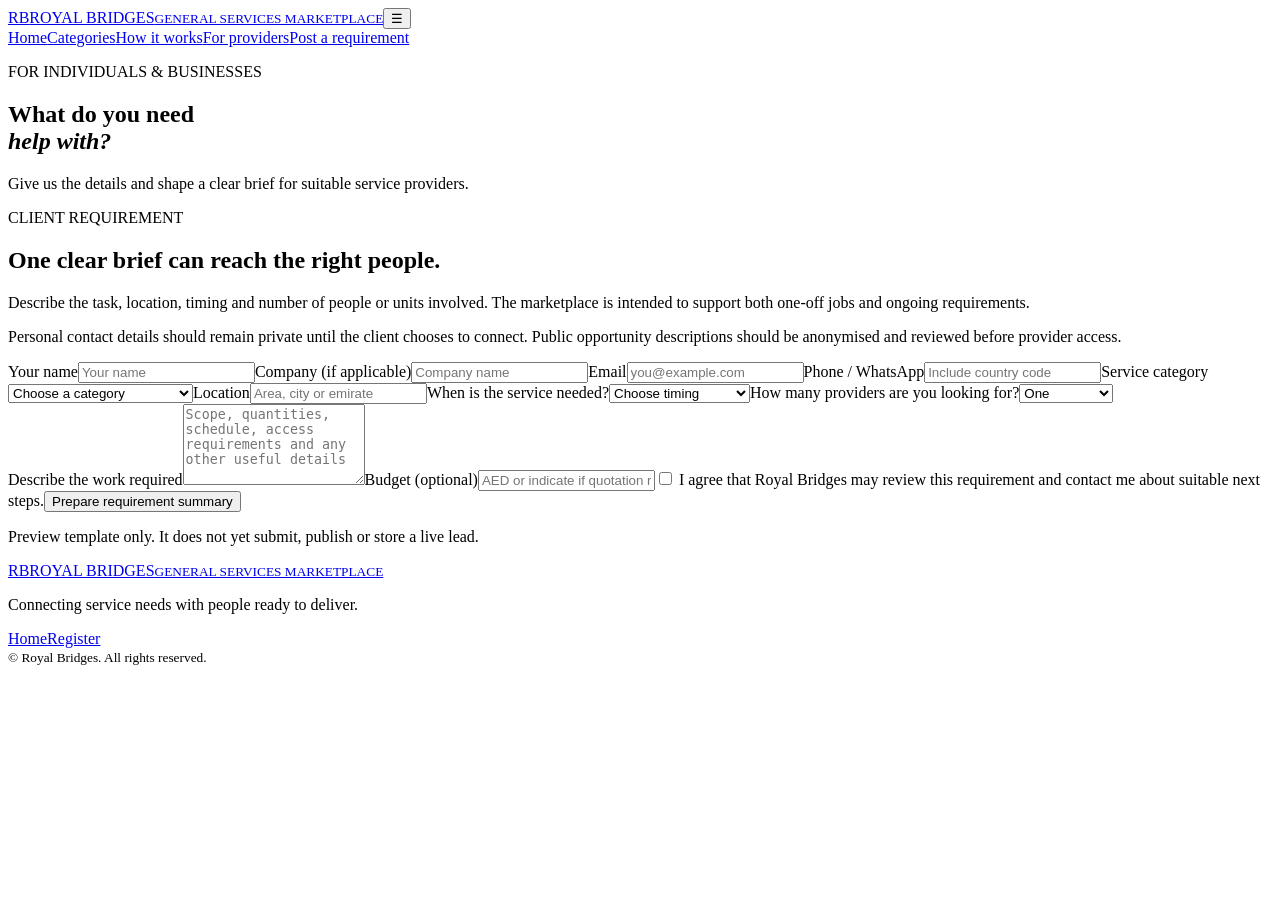
==== post-a-requirement.html @ c63a8014 "Add client service requirement submission template" ====
<!DOCTYPE html><html lang="en"><head><meta charset="UTF-8"><meta name="viewport" content="width=device-width,initial-scale=1"><title>Post a Requirement | Royal Bridges Marketplace</title><link href="https://fonts.googleapis.com/css2?family=DM+Sans:wght@400;500;600;700&family=Playfair+Display:wght@500;600;700&display=swap" rel="stylesheet"><link rel="stylesheet" href="styles.css"></head><body><header class="header"><a class="brand" href="index.html"><span class="monogram">RB</span><span>ROYAL BRIDGES<small>GENERAL SERVICES MARKETPLACE</small></span></a><button class="menu" aria-label="Toggle menu">☰</button><nav><a href="index.html">Home</a><a href="index.html#categories">Categories</a><a href="how-it-works.html">How it works</a><a href="register.html">For providers</a><a class="nav-button active" href="post-a-requirement.html">Post a requirement</a></nav></header><main><section class="page-hero"><p class="eyebrow">FOR INDIVIDUALS & BUSINESSES</p><h1>What do you need<br><em>help with?</em></h1><p>Give us the details and shape a clear brief for suitable service providers.</p></section><section class="form-layout"><aside><p class="eyebrow">CLIENT REQUIREMENT</p><h2>One clear brief can reach the right people.</h2><p>Describe the task, location, timing and number of people or units involved. The marketplace is intended to support both one-off jobs and ongoing requirements.</p><p class="disclaimer">Personal contact details should remain private until the client chooses to connect. Public opportunity descriptions should be anonymised and reviewed before provider access.</p></aside><form class="demo-form"><div class="form-grid"><label>Your name<input name="name" required placeholder="Your name"></label><label>Company (if applicable)<input name="company" placeholder="Company name"></label><label>Email<input name="email" type="email" required placeholder="you@example.com"></label><label>Phone / WhatsApp<input name="phone" placeholder="Include country code"></label><label>Service category<select name="category" required><option value="">Choose a category</option><option>Trade & Labour</option><option>Property & Maintenance</option><option>Cleaning & Domestic</option><option>Business & Administration</option><option>Legal Consultancy</option><option>Recruitment & Employment</option><option>Marketing & Creative</option><option>Technology & IT</option><option>Education & Training</option><option>Events & Entertainment</option><option>Beauty & Wellness</option><option>Transport & Delivery</option><option>Relocation & Concierge</option><option>Retail & Sales</option><option>Food & Catering</option><option>Side Hustles</option><option>Other</option></select></label><label>Location<input name="location" placeholder="Area, city or emirate"></label><label>When is the service needed?<select name="timing"><option value="">Choose timing</option><option>As soon as possible</option><option>Within 7 days</option><option>Within 30 days</option><option>Ongoing / recurring</option><option>Flexible</option></select></label><label>How many providers are you looking for?<select name="quantity"><option>One</option><option>2–3</option><option>4–6</option><option>More than 6</option><option>Not sure</option></select></label></div><label>Describe the work required<textarea name="description" rows="5" required placeholder="Scope, quantities, schedule, access requirements and any other useful details"></textarea></label><label>Budget (optional)<input name="budget" placeholder="AED or indicate if quotation required"></label><label class="check"><input type="checkbox" required> I agree that Royal Bridges may review this requirement and contact me about suitable next steps.</label><button class="button dark" type="submit">Prepare requirement summary</button><p class="status">Preview template only. It does not yet submit, publish or store a live lead.</p></form></section></main><footer><a class="brand footer-brand" href="index.html"><span class="monogram">RB</span><span>ROYAL BRIDGES<small>GENERAL SERVICES MARKETPLACE</small></span></a><p>Connecting service needs with people ready to deliver.</p><div><a href="index.html">Home</a><a href="register.html">Register</a></div><small>© <span id="year"></span> Royal Bridges. All rights reserved.</small></footer><script src="script.js"></script></body></html>
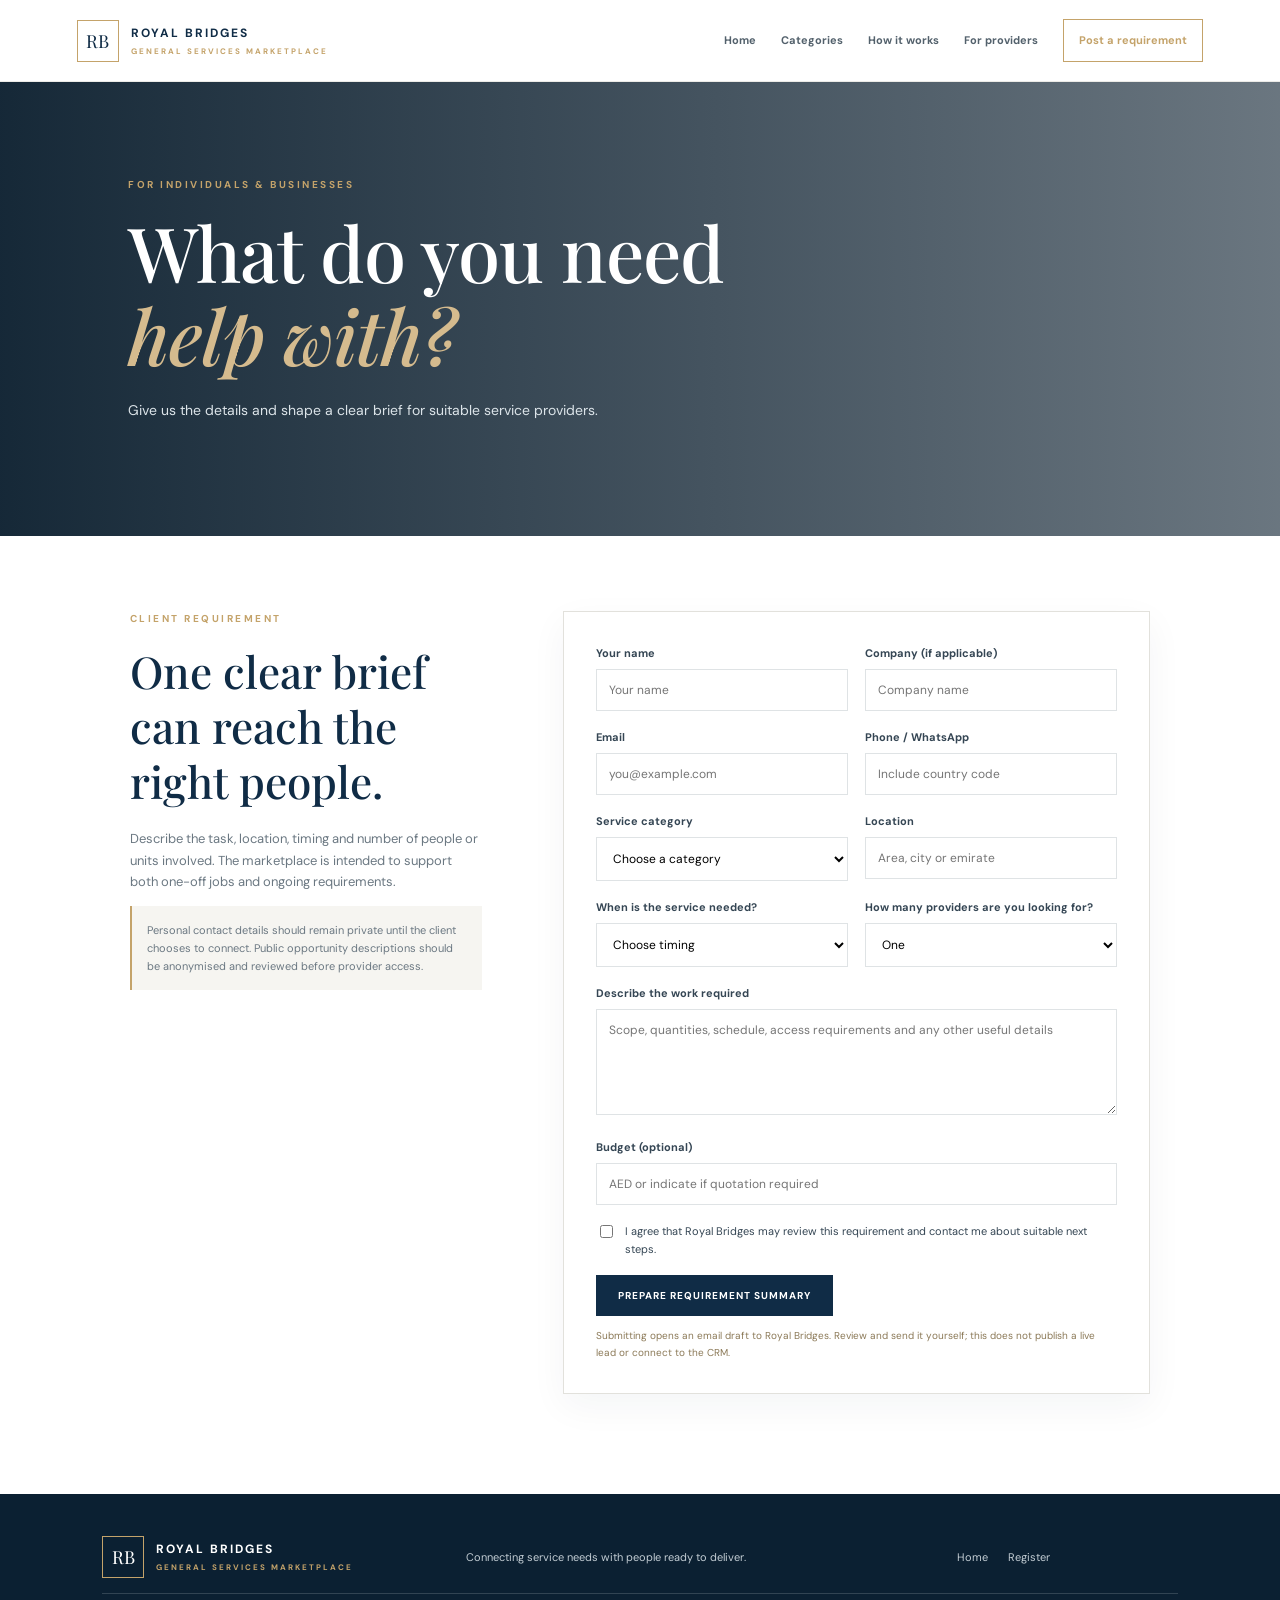
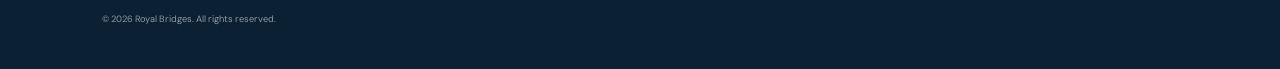
==== commit d65ae398: "Clarify provider and client enquiry email handoff" ====
--- a/post-a-requirement.html
+++ b/post-a-requirement.html
@@ -1 +1 @@
-<!DOCTYPE html><html lang="en"><head><meta charset="UTF-8"><meta name="viewport" content="width=device-width,initial-scale=1"><title>Post a Requirement | Royal Bridges Marketplace</title><link href="https://fonts.googleapis.com/css2?family=DM+Sans:wght@400;500;600;700&family=Playfair+Display:wght@500;600;700&display=swap" rel="stylesheet"><link rel="stylesheet" href="styles.css"></head><body><header class="header"><a class="brand" href="index.html"><span class="monogram">RB</span><span>ROYAL BRIDGES<small>GENERAL SERVICES MARKETPLACE</small></span></a><button class="menu" aria-label="Toggle menu">☰</button><nav><a href="index.html">Home</a><a href="index.html#categories">Categories</a><a href="how-it-works.html">How it works</a><a href="register.html">For providers</a><a class="nav-button active" href="post-a-requirement.html">Post a requirement</a></nav></header><main><section class="page-hero"><p class="eyebrow">FOR INDIVIDUALS & BUSINESSES</p><h1>What do you need<br><em>help with?</em></h1><p>Give us the details and shape a clear brief for suitable service providers.</p></section><section class="form-layout"><aside><p class="eyebrow">CLIENT REQUIREMENT</p><h2>One clear brief can reach the right people.</h2><p>Describe the task, location, timing and number of people or units involved. The marketplace is intended to support both one-off jobs and ongoing requirements.</p><p class="disclaimer">Personal contact details should remain private until the client chooses to connect. Public opportunity descriptions should be anonymised and reviewed before provider access.</p></aside><form class="demo-form"><div class="form-grid"><label>Your name<input name="name" required placeholder="Your name"></label><label>Company (if applicable)<input name="company" placeholder="Company name"></label><label>Email<input name="email" type="email" required placeholder="you@example.com"></label><label>Phone / WhatsApp<input name="phone" placeholder="Include country code"></label><label>Service category<select name="category" required><option value="">Choose a category</option><option>Trade & Labour</option><option>Property & Maintenance</option><option>Cleaning & Domestic</option><option>Business & Administration</option><option>Legal Consultancy</option><option>Recruitment & Employment</option><option>Marketing & Creative</option><option>Technology & IT</option><option>Education & Training</option><option>Events & Entertainment</option><option>Beauty & Wellness</option><option>Transport & Delivery</option><option>Relocation & Concierge</option><option>Retail & Sales</option><option>Food & Catering</option><option>Side Hustles</option><option>Other</option></select></label><label>Location<input name="location" placeholder="Area, city or emirate"></label><label>When is the service needed?<select name="timing"><option value="">Choose timing</option><option>As soon as possible</option><option>Within 7 days</option><option>Within 30 days</option><option>Ongoing / recurring</option><option>Flexible</option></select></label><label>How many providers are you looking for?<select name="quantity"><option>One</option><option>2–3</option><option>4–6</option><option>More than 6</option><option>Not sure</option></select></label></div><label>Describe the work required<textarea name="description" rows="5" required placeholder="Scope, quantities, schedule, access requirements and any other useful details"></textarea></label><label>Budget (optional)<input name="budget" placeholder="AED or indicate if quotation required"></label><label class="check"><input type="checkbox" required> I agree that Royal Bridges may review this requirement and contact me about suitable next steps.</label><button class="button dark" type="submit">Prepare requirement summary</button><p class="status">Preview template only. It does not yet submit, publish or store a live lead.</p></form></section></main><footer><a class="brand footer-brand" href="index.html"><span class="monogram">RB</span><span>ROYAL BRIDGES<small>GENERAL SERVICES MARKETPLACE</small></span></a><p>Connecting service needs with people ready to deliver.</p><div><a href="index.html">Home</a><a href="register.html">Register</a></div><small>© <span id="year"></span> Royal Bridges. All rights reserved.</small></footer><script src="script.js"></script></body></html>+<!DOCTYPE html><html lang="en"><head><meta charset="UTF-8"><meta name="viewport" content="width=device-width,initial-scale=1"><title>Post a Requirement | Royal Bridges Marketplace</title><link href="https://fonts.googleapis.com/css2?family=DM+Sans:wght@400;500;600;700&family=Playfair+Display:wght@500;600;700&display=swap" rel="stylesheet"><link rel="stylesheet" href="styles.css"></head><body><header class="header"><a class="brand" href="index.html"><span class="monogram">RB</span><span>ROYAL BRIDGES<small>GENERAL SERVICES MARKETPLACE</small></span></a><button class="menu" aria-label="Toggle menu">☰</button><nav><a href="index.html">Home</a><a href="index.html#categories">Categories</a><a href="how-it-works.html">How it works</a><a href="register.html">For providers</a><a class="nav-button active" href="post-a-requirement.html">Post a requirement</a></nav></header><main><section class="page-hero"><p class="eyebrow">FOR INDIVIDUALS & BUSINESSES</p><h1>What do you need<br><em>help with?</em></h1><p>Give us the details and shape a clear brief for suitable service providers.</p></section><section class="form-layout"><aside><p class="eyebrow">CLIENT REQUIREMENT</p><h2>One clear brief can reach the right people.</h2><p>Describe the task, location, timing and number of people or units involved. The marketplace is intended to support both one-off jobs and ongoing requirements.</p><p class="disclaimer">Personal contact details should remain private until the client chooses to connect. Public opportunity descriptions should be anonymised and reviewed before provider access.</p></aside><form class="demo-form"><div class="form-grid"><label>Your name<input name="name" required placeholder="Your name"></label><label>Company (if applicable)<input name="company" placeholder="Company name"></label><label>Email<input name="email" type="email" required placeholder="you@example.com"></label><label>Phone / WhatsApp<input name="phone" placeholder="Include country code"></label><label>Service category<select name="category" required><option value="">Choose a category</option><option>Trade & Labour</option><option>Property & Maintenance</option><option>Cleaning & Domestic</option><option>Business & Administration</option><option>Legal Consultancy</option><option>Recruitment & Employment</option><option>Marketing & Creative</option><option>Technology & IT</option><option>Education & Training</option><option>Events & Entertainment</option><option>Beauty & Wellness</option><option>Transport & Delivery</option><option>Relocation & Concierge</option><option>Retail & Sales</option><option>Food & Catering</option><option>Side Hustles</option><option>Other</option></select></label><label>Location<input name="location" placeholder="Area, city or emirate"></label><label>When is the service needed?<select name="timing"><option value="">Choose timing</option><option>As soon as possible</option><option>Within 7 days</option><option>Within 30 days</option><option>Ongoing / recurring</option><option>Flexible</option></select></label><label>How many providers are you looking for?<select name="quantity"><option>One</option><option>2–3</option><option>4–6</option><option>More than 6</option><option>Not sure</option></select></label></div><label>Describe the work required<textarea name="description" rows="5" required placeholder="Scope, quantities, schedule, access requirements and any other useful details"></textarea></label><label>Budget (optional)<input name="budget" placeholder="AED or indicate if quotation required"></label><label class="check"><input type="checkbox" required> I agree that Royal Bridges may review this requirement and contact me about suitable next steps.</label><button class="button dark" type="submit">Prepare requirement summary</button><p class="status">Submitting opens an email draft to Royal Bridges. Review and send it yourself; this does not publish a live lead or connect to the CRM.</p></form></section></main><footer><a class="brand footer-brand" href="index.html"><span class="monogram">RB</span><span>ROYAL BRIDGES<small>GENERAL SERVICES MARKETPLACE</small></span></a><p>Connecting service needs with people ready to deliver.</p><div><a href="index.html">Home</a><a href="register.html">Register</a></div><small>© <span id="year"></span> Royal Bridges. All rights reserved.</small></footer><script src="script.js"></script></body></html>
--- a/styles.css
+++ b/styles.css
@@ -0,0 +1 @@
+:root{--navy:#102c46;--blue:#244e6c;--gold:#c4a36a;--ink:#202d38;--muted:#6b7882;--paper:#f6f5f1;--line:#e2e1dc}*{box-sizing:border-box}body{margin:0;color:var(--ink);font-family:"DM Sans",sans-serif;line-height:1.65}a{color:inherit;text-decoration:none}.header{height:82px;padding:0 6%;display:flex;align-items:center;justify-content:space-between;background:#fff;border-bottom:1px solid #ecebe7;position:relative;z-index:4}.brand{display:flex;align-items:center;gap:12px;color:var(--navy);font-size:12px;font-weight:700;letter-spacing:2px;line-height:1.25}.brand small{display:block;color:var(--gold);font-size:8px;letter-spacing:2px;margin-top:5px}.monogram{width:42px;height:42px;border:1px solid var(--gold);display:grid;place-items:center;font:18px "Playfair Display",serif;letter-spacing:0}nav{display:flex;align-items:center;gap:25px;font-size:11px;font-weight:700;color:#53616c}nav a{padding:9px 0}nav a.active{color:var(--gold)}.nav-button{border:1px solid var(--gold);padding:11px 15px;color:var(--navy)}.menu{display:none;background:none;border:0;font-size:25px;color:var(--navy)}.hero{min-height:590px;display:flex;align-items:center;padding:70px 10%;color:white;background:linear-gradient(90deg,rgba(7,27,43,.93),rgba(7,27,43,.56)),url("https://images.unsplash.com/photo-1512453979798-5ea266f8880c?auto=format&fit=crop&w=2200&q=85") center/cover}.hero-inner{max-width:700px}.eyebrow{font-size:10px;letter-spacing:2.5px;color:var(--gold);font-weight:700;margin:0 0 16px}.hero h1,.page-hero h1{font:500 clamp(46px,6vw,76px)/1.1 "Playfair Display",serif;margin:0 0 22px;letter-spacing:-1px}.hero h1 em,.page-hero h1 em{color:#d5bb8e}.hero-inner>p:not(.eyebrow){max-width:560px;color:#dce4e9;font-size:15px}.actions{display:flex;gap:13px;margin-top:32px}.button{display:inline-block;border:0;padding:14px 22px;font:700 10px "DM Sans",sans-serif;letter-spacing:1px;text-transform:uppercase;cursor:pointer}.gold{background:var(--gold);color:#142b3e}.outline{border:1px solid rgba(255,255,255,.7);color:white}.dark{background:var(--navy);color:#fff}.hero-meta{font-size:9px;letter-spacing:2px;color:#c2ccd3;margin-top:55px}.split-intro{padding:90px 10%;display:grid;grid-template-columns:1fr 1fr;gap:9%;align-items:center}.split-intro h2,.section-top h2,.pathways h2,.notice h2,.form-layout h2{font:500 clamp(30px,3.6vw,44px)/1.25 "Playfair Display",serif;color:var(--navy);margin:0}.split-intro>p,.section-top>p,.pathways article>p:not(.eyebrow),.notice>p:not(.eyebrow),.form-layout aside>p:not(.eyebrow){font-size:13px;color:var(--muted)}.category-section{background:var(--paper);padding:85px 9% 100px}.section-top{display:flex;justify-content:space-between;align-items:end;gap:30px;margin-bottom:35px}.section-top h2 em{color:var(--gold)}.section-top>p{max-width:260px}.categories{display:grid;grid-template-columns:repeat(3,1fr);gap:0 30px}.categories a{display:flex;align-items:center;gap:16px;padding:17px 0;border-bottom:1px solid #dcdad3;font-size:13px;font-weight:600}.categories b{font-size:9px;color:var(--gold);letter-spacing:1px}.categories i{font-style:normal;margin-left:auto;color:var(--gold)}.categories a:hover span{color:var(--blue)}.pathways{padding:85px 10%;display:grid;grid-template-columns:1fr 1fr;gap:8%}.pathways article{border-top:1px solid var(--gold);padding-top:25px}.pathways h2{font-size:34px}.arrow{display:inline-block;margin-top:10px;color:var(--navy);font-size:11px;font-weight:700}.notice{background:var(--navy);color:white;text-align:center;padding:75px 10%}.notice h2{color:white;max-width:760px;margin:0 auto 18px}.notice>p:not(.eyebrow){color:#c5d0d7;max-width:750px;margin:0 auto;font-size:12px}.page-hero{padding:95px 10% 100px;background:linear-gradient(90deg,rgba(7,27,43,.94),rgba(7,27,43,.6)),url("https://images.unsplash.com/photo-1512453979798-5ea266f8880c?auto=format&fit=crop&w=2000&q=80") center/cover;color:white}.page-hero>p:last-child{max-width:560px;color:#dce4e9;font-size:14px}.process{max-width:1000px;margin:auto;padding:50px 8% 80px}.process article{padding:35px 0;border-bottom:1px solid var(--line)}.process article span{font-size:9px;letter-spacing:2px;color:var(--gold);font-weight:700}.process h2{font:500 29px "Playfair Display",serif;color:var(--navy);margin:10px 0}.process p{font-size:13px;color:var(--muted);max-width:720px}.form-layout{display:grid;grid-template-columns:.75fr 1.25fr;gap:8%;max-width:1200px;margin:auto;padding:75px 7% 100px}.form-layout h2{margin-bottom:20px}.form-layout aside>p:not(.eyebrow){font-size:13px}.disclaimer{padding:15px;background:var(--paper);border-left:2px solid var(--gold);font-size:11px!important}.demo-form{padding:32px;border:1px solid var(--line);box-shadow:0 12px 35px #102c460c}.form-grid{display:grid;grid-template-columns:1fr 1fr;gap:0 17px}.demo-form label{display:block;font-size:11px;font-weight:700;color:#354654;margin-bottom:17px}.demo-form input:not([type=checkbox]),.demo-form select,.demo-form textarea{width:100%;margin-top:7px;padding:12px;border:1px solid #dfe3e5;border-radius:0;background:white;font:12px "DM Sans",sans-serif}.demo-form textarea{resize:vertical}.demo-form .check{display:flex;gap:9px;align-items:flex-start;font-weight:400}.demo-form input[type=checkbox]{accent-color:var(--navy);margin-top:3px}.status{font-size:10px;color:#8b7957;margin:12px 0 0}footer{background:#0b2032;color:#c3cdd4;padding:42px 8%;display:grid;grid-template-columns:1fr 1fr 1fr;gap:15px;align-items:center;font-size:11px}.footer-brand{color:white}footer>div{display:flex;gap:20px;justify-content:center}footer>small{grid-column:1/-1;border-top:1px solid #314453;padding-top:18px;color:#8c9aa5}@media(max-width:850px){.header{padding:0 5%;height:72px}.menu{display:block}nav{display:none;position:absolute;top:72px;left:0;right:0;background:white;padding:18px 6%;box-shadow:0 10px 18px #0001;flex-direction:column;align-items:stretch;gap:7px}nav.open{display:flex}.nav-button{text-align:center}.split-intro,.form-layout{grid-template-columns:1fr;gap:25px}.categories{grid-template-columns:1fr 1fr}.section-top{align-items:flex-start;flex-direction:column;gap:8px}.footer{grid-template-columns:1fr 1fr}.footer>div{justify-content:flex-end}}@media(max-width:560px){.hero{min-height:540px;padding:60px 7%}.actions{flex-direction:column;align-items:flex-start}.hero-meta{font-size:8px;line-height:2}.split-intro,.category-section,.pathways{padding:65px 7%}.categories,.pathways,.form-grid{grid-template-columns:1fr}.page-hero{padding:70px 7%}.demo-form{padding:22px 17px}.footer{grid-template-columns:1fr;text-align:center}.footer-brand{justify-content:center}footer>div{justify-content:center}footer>small{grid-column:auto}}
